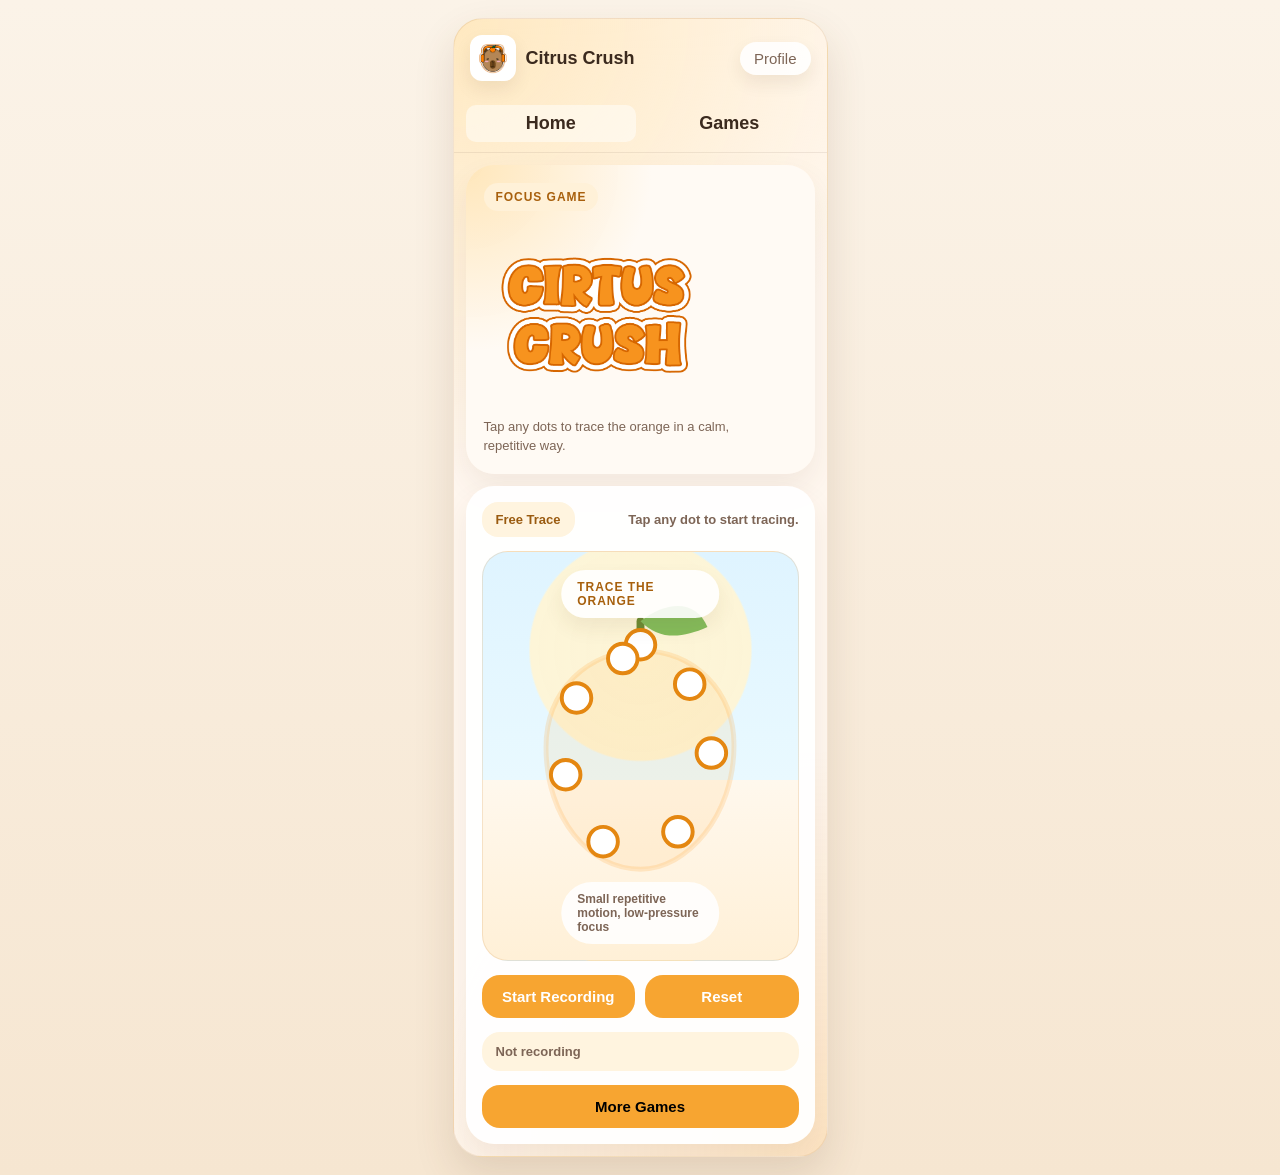
==== citruscrush.html @ b686c656 "initial commit for CapyPal_app" ====
<!doctype html>
<html lang="en">
<head>
  <meta charset="utf-8">
  <meta name="viewport" content="width=device-width, initial-scale=1">
  <title>CapyPal — Citrus Crush</title>
  <style>
    :root {
      --bg: #f8f1e6;
      --frame: #fff7ef;
      --surface: rgba(255, 255, 255, 0.95);
      --text: #3b2a1e;
      --muted: #7d6556;
      --orange: #f7a531;
      --orange-deep: #e48711;
      --orange-soft: #fff1d8;
      --leaf: #8abf63;
      --line: #ff8d32;
      --shadow: 0 18px 40px rgba(96, 65, 33, 0.14);
    }

    * {
      box-sizing: border-box;
    }

    body {
      margin: 0;
      min-height: 100vh;
      display: flex;
      justify-content: center;
      align-items: center;
      padding: 18px;
      background: linear-gradient(180deg, #fbf3e8 0%, #f6e6d1 100%);
      color: var(--text);
      font-family: Arial, Helvetica, sans-serif;
    }

    .app-shell {
      width: 100%;
      max-width: 375px;
    }

    .app-frame {
      width: 375px;
      min-height: 812px;
      display: flex;
      flex-direction: column;
      background:
        radial-gradient(circle at top left, rgba(255, 231, 187, 0.9), transparent 38%),
        radial-gradient(circle at bottom right, rgba(247, 165, 49, 0.24), transparent 34%),
        var(--frame);
      border-radius: 30px;
      box-shadow: var(--shadow);
      border: 1px solid rgba(180, 125, 66, 0.16);
      overflow: hidden;
    }

    .header_home {
      display: flex;
      justify-content: space-between;
      align-items: center;
      padding: 16px;
    }

    .left {
      display: flex;
      align-items: center;
      gap: 10px;
      min-width: 0;
    }

    .app-icon {
      width: 46px;
      height: 46px;
      border-radius: 12px;
      object-fit: cover;
      background: #fff;
      padding: 4px;
      box-shadow: 0 8px 18px rgba(64, 43, 17, 0.08);
    }

    .title {
      font-size: 18px;
      font-weight: 800;
      color: var(--text);
      text-decoration: none;
      white-space: nowrap;
    }

    .right {
      padding: 8px 14px;
      border-radius: 999px;
      background: rgba(255, 255, 255, 0.88);
      color: var(--muted);
      font-size: 15px;
      box-shadow: 0 8px 18px rgba(64, 43, 17, 0.08);
    }

    .top-nav {
      display: flex;
      gap: 8px;
      justify-content: space-around;
      padding: 8px 12px 10px;
      border-bottom: 1px solid rgba(125, 101, 86, 0.12);
    }

    .nav-item {
      flex: 1;
      text-align: center;
      padding: 8px 12px;
      border-radius: 10px;
      border: none;
      background: transparent;
      color: var(--text);
      font-size: 18px;
      font-weight: 800;
      text-decoration: none;
    }

    .nav-home {
      background: rgba(255, 255, 255, 0.48);
    }

    .home-main {
      flex: 1;
      padding: 12px;
      display: grid;
      gap: 12px;
    }

    .hero-card,
    .game-card {
      background: var(--surface);
      border-radius: 28px;
      box-shadow: 0 14px 30px rgba(96, 65, 33, 0.08);
    }

    .hero-card {
      padding: 18px;
      display: grid;
      grid-template-columns: 1fr auto;
      gap: 12px;
      align-items: center;
      background:
        radial-gradient(circle at top left, rgba(255, 214, 138, 0.55), transparent 40%),
        rgba(255, 250, 244, 0.98);
    }

    .hero-copy {
      min-width: 0;
    }

    .eyebrow {
      display: inline-flex;
      align-items: center;
      gap: 8px;
      padding: 7px 12px;
      border-radius: 999px;
      background: var(--orange-soft);
      color: #a8600d;
      font-size: 12px;
      font-weight: 800;
      text-transform: uppercase;
      letter-spacing: 0.08em;
    }

    .hero-title {
      margin: 10px 0 6px;
      font-size: 27px;
      line-height: 1;
      font-weight: 900;
    }

    .hero-title-image {
      width: 100%;
      max-width: 220px;
      display: block;
      margin: 10px 0 8px;
    }

    .hero-sub {
      margin: 0;
      font-size: 13px;
      line-height: 1.45;
      color: var(--muted);
    }

    .hero-badge {
      width: 88px;
      height: 88px;
      border-radius: 24px;
      object-fit: contain;
      background: linear-gradient(180deg, #fff3db 0%, #ffdca6 100%);
      padding: 12px;
      box-shadow: inset 0 0 0 1px rgba(228, 135, 17, 0.12);
    }

    .game-card {
      padding: 16px;
      display: grid;
      gap: 14px;
    }

    .status-row {
      display: flex;
      align-items: center;
      justify-content: space-between;
      gap: 12px;
      flex-wrap: wrap;
    }

    .status-chip {
      padding: 10px 14px;
      border-radius: 16px;
      background: #fff4df;
      color: #9a5b10;
      font-size: 13px;
      font-weight: 800;
    }

    .status-text {
      font-size: 13px;
      color: var(--muted);
      font-weight: 700;
    }

    .game-area {
      position: relative;
      height: 410px;
      overflow: hidden;
      border-radius: 26px;
      background:
        radial-gradient(circle at 50% 24%, rgba(255, 245, 212, 0.95) 0, rgba(255, 245, 212, 0.92) 110px, rgba(255, 255, 255, 0) 112px),
        linear-gradient(180deg, #dff4ff 0%, #e9f9ff 56%, #fff8ed 56%, #fff0d7 100%);
      border: 1px solid rgba(221, 173, 112, 0.28);
    }

    .game-label {
      position: absolute;
      top: 18px;
      left: 50%;
      transform: translateX(-50%);
      padding: 10px 16px;
      border-radius: 999px;
      background: rgba(255, 255, 255, 0.9);
      color: #a7600d;
      font-size: 12px;
      font-weight: 800;
      letter-spacing: 0.08em;
      text-transform: uppercase;
      z-index: 2;
      box-shadow: 0 10px 20px rgba(90, 63, 28, 0.08);
    }

    .game-svg {
      position: absolute;
      inset: 0;
      width: 100%;
      height: 100%;
    }

    .outline-path {
      fill: rgba(255, 183, 76, 0.12);
      stroke: rgba(255, 153, 36, 0.18);
      stroke-width: 5;
    }

    .drawn-line {
      fill: none;
      stroke: var(--line);
      stroke-width: 8;
      stroke-linecap: round;
      stroke-linejoin: round;
      filter: drop-shadow(0 6px 8px rgba(255, 141, 50, 0.22));
    }

    .dot {
      fill: #fff;
      stroke: var(--orange-deep);
      stroke-width: 4;
      cursor: pointer;
      transition: transform 0.18s ease, fill 0.18s ease;
    }

    .dot:hover {
      transform: scale(1.06);
    }

    .dot.completed {
      fill: #ffc156;
    }

    .dot.current {
      fill: #fff1b9;
    }

    .orange-leaf {
      fill: #85bc5b;
    }

    .orange-stem {
      stroke: #6d8b34;
      stroke-width: 8;
      stroke-linecap: round;
    }

    .ground-pill {
      position: absolute;
      left: 50%;
      bottom: 16px;
      transform: translateX(-50%);
      padding: 10px 16px;
      border-radius: 999px;
      background: rgba(255, 255, 255, 0.88);
      color: var(--muted);
      font-size: 12px;
      font-weight: 700;
      z-index: 2;
    }

    .controls {
      display: grid;
      grid-template-columns: 1fr 1fr;
      gap: 10px;
    }

    .recording-status {
      padding: 12px 14px;
      border-radius: 18px;
      background: #fff4df;
      color: var(--muted);
      font-size: 13px;
      font-weight: 700;
    }

    .audio-preview {
      display: none;
      width: 100%;
      margin-top: 2px;
    }

    .audio-preview.show {
      display: block;
    }

    .transcript-card {
      display: none;
      gap: 10px;
      padding: 14px;
      border-radius: 20px;
      background: #fff8ef;
      border: 1px solid rgba(221, 173, 112, 0.24);
    }

    .transcript-card.show {
      display: grid;
    }

    .transcript-head {
      display: flex;
      justify-content: space-between;
      align-items: center;
      gap: 10px;
    }

    .transcript-title {
      font-size: 15px;
      font-weight: 800;
      color: var(--text);
    }

    .transcript-note {
      font-size: 12px;
      color: var(--muted);
      font-weight: 700;
    }

    .transcript-editor {
      width: 100%;
      min-height: 160px;
      resize: vertical;
      border: 1px solid rgba(221, 173, 112, 0.28);
      border-radius: 16px;
      padding: 12px 14px;
      font: inherit;
      color: var(--text);
      background: #fff;
    }

    .btn {
      display: inline-flex;
      align-items: center;
      justify-content: center;
      gap: 8px;
      padding: 13px 16px;
      border-radius: 18px;
      border: none;
      cursor: pointer;
      text-decoration: none;
      font-size: 15px;
      font-weight: 800;
      transition: transform 0.18s ease, background 0.18s ease;
    }

    .btn:hover {
      transform: translateY(-1px);
    }

    .btn.primary {
      background: var(--orange);
      color: #fff;
    }

    .btn.primary:hover {
      background: var(--orange-deep);
    }

    .btn.secondary {
      background: #fff3df;
      color: #9a5b10;
    }

    .btn.more-games {
      background: var(--orange);
      color: #000;
    }

    .btn.more-games:hover {
      background: var(--orange-deep);
      color: #000;
    }

    .hint-card {
      padding: 14px 16px;
      border-radius: 20px;
      background: #fff8ef;
      color: var(--muted);
      font-size: 13px;
      line-height: 1.45;
      border: 1px solid rgba(221, 173, 112, 0.24);
    }

    @media (max-width: 420px) {
      body {
        padding: 10px;
      }

      .app-frame {
        width: 100%;
        min-height: auto;
      }

      .hero-card {
        grid-template-columns: 1fr;
      }

      .hero-badge {
        width: 76px;
        height: 76px;
      }

      .game-area {
        height: 380px;
      }
    }
  </style>
</head>
<body>
  <div class="app-shell">
    <div class="app-frame">
      <header class="header_home">
        <div class="left">
          <img src="CapyPal-Adhd-app_capy_icon.png" alt="CapyPal icon" class="app-icon">
          <a href="games.html" class="title">Citrus Crush</a>
        </div>
        <div class="right">Profile</div>
      </header>

      <nav class="top-nav" aria-label="Main navigation">
        <a href="home.html" class="nav-item nav-home">Home</a>
        <a href="games.html" class="nav-item">Games</a>
      </nav>

      <main class="home-main">
        <section class="hero-card">
          <div class="hero-copy">
            <div class="eyebrow">Focus Game</div>
            <img src="citrus_crush_text.png" alt="Citrus Crush" class="hero-title-image">
            <p class="hero-sub">Tap any dots to trace the orange in a calm, repetitive way.</p>
          </div>
        </section>

        <section class="game-card">
          <div class="status-row">
            <div class="status-chip" id="progressChip">Free Trace</div>
            <div class="status-text" id="statusText">Tap any dot to start tracing.</div>
          </div>

          <div class="game-area">
            <div class="game-label">Trace the Orange</div>
            <svg class="game-svg" viewBox="0 0 320 410" aria-label="Connect the dots citrus game">
              <path class="outline-path" d="M160 98 C214 98 255 138 255 194 C255 266 207 320 160 320 C108 320 64 268 64 196 C64 138 107 98 160 98 Z"></path>
              <path class="orange-stem" d="M160 92 L160 68"></path>
              <path class="orange-leaf" d="M160 68 C188 46 217 47 228 74 C201 86 179 87 160 68 Z"></path>
              <polyline class="drawn-line" id="drawnLine" points=""></polyline>
              <circle class="dot" cx="160" cy="92" r="15"></circle>
              <circle class="dot" cx="210" cy="132" r="15"></circle>
              <circle class="dot" cx="232" cy="202" r="15"></circle>
              <circle class="dot" cx="198" cy="282" r="15"></circle>
              <circle class="dot" cx="122" cy="292" r="15"></circle>
              <circle class="dot" cx="84" cy="224" r="15"></circle>
              <circle class="dot" cx="95" cy="146" r="15"></circle>
              <circle class="dot" cx="142" cy="106" r="15"></circle>
            </svg>
            <div class="ground-pill">Small repetitive motion, low-pressure focus</div>
          </div>

          <div class="controls">
            <button class="btn primary" id="recordBtn" type="button">Start Recording</button>
            <button class="btn primary" id="resetBtn" type="button">Reset</button>
          </div>

          <div class="recording-status" id="recordingStatus">Not recording</div>
          <section class="transcript-card" id="transcriptCard">
            <div class="transcript-head">
              <div class="transcript-title">Transcript</div>
              <div class="transcript-note" id="transcriptNote">Ready after recording</div>
            </div>
            <textarea id="transcriptEditor" class="transcript-editor" spellcheck="true"></textarea>
          </section>
          <a href="games.html" class="btn secondary more-games">More Games</a>
          <audio id="audioPreview" class="audio-preview" controls></audio>
        </section>
      </main>
    </div>
  </div>

  <script>
    const dots = Array.from(document.querySelectorAll('.dot'));
    const drawnLine = document.getElementById('drawnLine');
    const progressChip = document.getElementById('progressChip');
    const statusText = document.getElementById('statusText');
    const recordBtn = document.getElementById('recordBtn');
    const recordingStatus = document.getElementById('recordingStatus');
    const transcriptCard = document.getElementById('transcriptCard');
    const transcriptNote = document.getElementById('transcriptNote');
    const transcriptEditor = document.getElementById('transcriptEditor');
    const audioPreview = document.getElementById('audioPreview');
    const resetBtn = document.getElementById('resetBtn');

    let points = [];
    let tracedCount = 0;
    let mediaRecorder = null;
    let recordedChunks = [];
    let isRecording = false;
    let activeStream = null;
    const SpeechRecognition = window.SpeechRecognition || window.webkitSpeechRecognition;
    const transcriptSupported = Boolean(SpeechRecognition);
    let recognition = null;
    let transcriptFinal = '';

    function setupRecognition() {
      if (!transcriptSupported) return;
      recognition = new SpeechRecognition();
      recognition.continuous = true;
      recognition.interimResults = true;
      recognition.lang = 'en-US';
      recognition.onresult = (event) => {
        let interim = '';
        for (let i = event.resultIndex; i < event.results.length; i += 1) {
          const result = event.results[i];
          const text = result[0].transcript;
          if (result.isFinal) {
            transcriptFinal += `${text} `;
          } else {
            interim += text;
          }
        }
        transcriptEditor.value = `${transcriptFinal}${interim}`.trim();
      };
      recognition.onerror = () => {
        transcriptNote.textContent = 'Transcription paused. You can still edit notes below.';
      };
    }

    function startTranscriptCapture() {
      transcriptFinal = '';
      transcriptEditor.value = '';
      transcriptCard.classList.remove('show');
      transcriptNote.textContent = transcriptSupported ? 'Listening for speech...' : 'Type notes after recording';
      if (recognition) {
        try {
          recognition.start();
        } catch (err) {
          console.error('Speech recognition start error:', err);
        }
      }
    }

    function finishTranscriptCapture() {
      if (recognition) {
        try {
          recognition.stop();
        } catch (err) {
          console.error('Speech recognition stop error:', err);
        }
      }
      transcriptCard.classList.add('show');
      if (!transcriptSupported) {
        transcriptNote.textContent = 'Automatic transcription is unavailable here. You can type and edit notes below.';
        transcriptEditor.value = transcriptEditor.value || 'Add your lecture notes here...';
      } else if (!transcriptEditor.value.trim()) {
        transcriptNote.textContent = 'No speech detected. You can type and edit notes below.';
      } else {
        transcriptNote.textContent = 'Transcript ready to edit.';
      }
    }

    setupRecognition();

    function syncUi() {
      if (!tracedCount) {
        progressChip.textContent = 'Free Trace';
        statusText.textContent = 'Tap any dot to start tracing.';
      } else if (tracedCount < dots.length) {
        progressChip.textContent = `${tracedCount} Dots Traced`;
        statusText.textContent = 'Keep tapping any dots that feel good to trace.';
      } else {
        progressChip.textContent = 'Orange complete';
        statusText.textContent = 'Nice. You traced the full shape and can keep going or reset.';
      }
    }

    function resetGame() {
      points = [];
      tracedCount = 0;
      drawnLine.setAttribute('points', '');
      dots.forEach((dot) => {
        dot.classList.remove('completed');
      });
      syncUi();
    }

    dots.forEach((dot) => {
      dot.addEventListener('click', () => {
        if (dot.classList.contains('completed')) {
          statusText.textContent = 'Pick any other dot to keep the line moving.';
          return;
        }

        dot.classList.add('completed');
        points.push(`${dot.getAttribute('cx')},${dot.getAttribute('cy')}`);
        drawnLine.setAttribute('points', points.join(' '));
        tracedCount += 1;
        syncUi();
      });
    });

    recordBtn.addEventListener('click', async () => {
      if (!isRecording) {
        if (!navigator.mediaDevices || !navigator.mediaDevices.getUserMedia) {
          alert('Your browser does not support audio recording.');
          return;
        }

        try {
          activeStream = await navigator.mediaDevices.getUserMedia({ audio: true });
          mediaRecorder = new MediaRecorder(activeStream);
          recordedChunks = [];

          mediaRecorder.ondataavailable = (event) => {
            if (event.data && event.data.size > 0) {
              recordedChunks.push(event.data);
            }
          };

          mediaRecorder.onstop = () => {
            const blob = new Blob(recordedChunks, { type: 'audio/webm' });
            const url = URL.createObjectURL(blob);

            audioPreview.src = url;
            audioPreview.classList.add('show');
            recordingStatus.textContent = 'Recording saved. You can play it below.';
            recordBtn.textContent = 'Start Recording';

            if (activeStream) {
              activeStream.getTracks().forEach(track => track.stop());
              activeStream = null;
            }

            isRecording = false;
            finishTranscriptCapture();

            const downloadLink = document.createElement('a');
            downloadLink.href = url;
            downloadLink.download = 'citrus_crush_recording.webm';
            downloadLink.style.display = 'none';
            document.body.appendChild(downloadLink);
            downloadLink.click();
            document.body.removeChild(downloadLink);
          };

          mediaRecorder.start();
          isRecording = true;
          recordBtn.textContent = 'Stop Recording';
          recordingStatus.textContent = 'Recording... Tap again to stop.';
          audioPreview.classList.remove('show');
          audioPreview.removeAttribute('src');
          audioPreview.load();
          startTranscriptCapture();
        } catch (err) {
          console.error('Error starting recording:', err);
          alert('Could not start recording. Please allow microphone access.');
        }
      } else if (mediaRecorder && mediaRecorder.state !== 'inactive') {
        mediaRecorder.stop();
      }
    });

    resetBtn.addEventListener('click', resetGame);
    resetGame();
  </script>
</body>
</html>
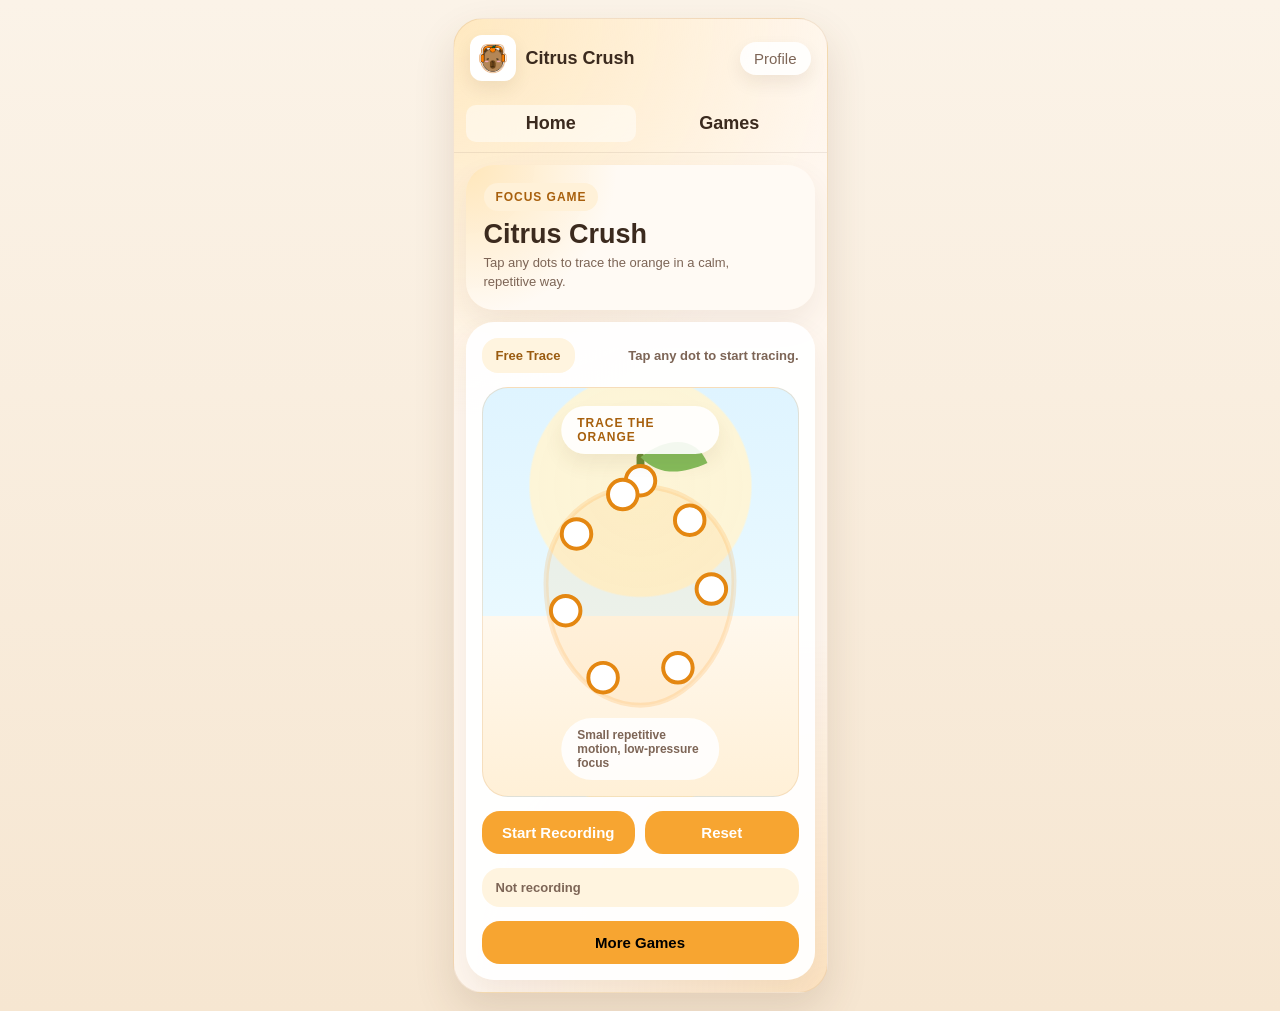
==== commit 8ebc1b50: "git commit -m "Updated hero title and removed image reference in citruscrush.html"" ====
--- a/citruscrush.html
+++ b/citruscrush.html
@@ -485,7 +485,7 @@
         <section class="hero-card">
           <div class="hero-copy">
             <div class="eyebrow">Focus Game</div>
-            <img src="citrus_crush_text.png" alt="Citrus Crush" class="hero-title-image">
+            <h1 class="hero-title">Citrus Crush</h1>
             <p class="hero-sub">Tap any dots to trace the orange in a calm, repetitive way.</p>
           </div>
         </section>
